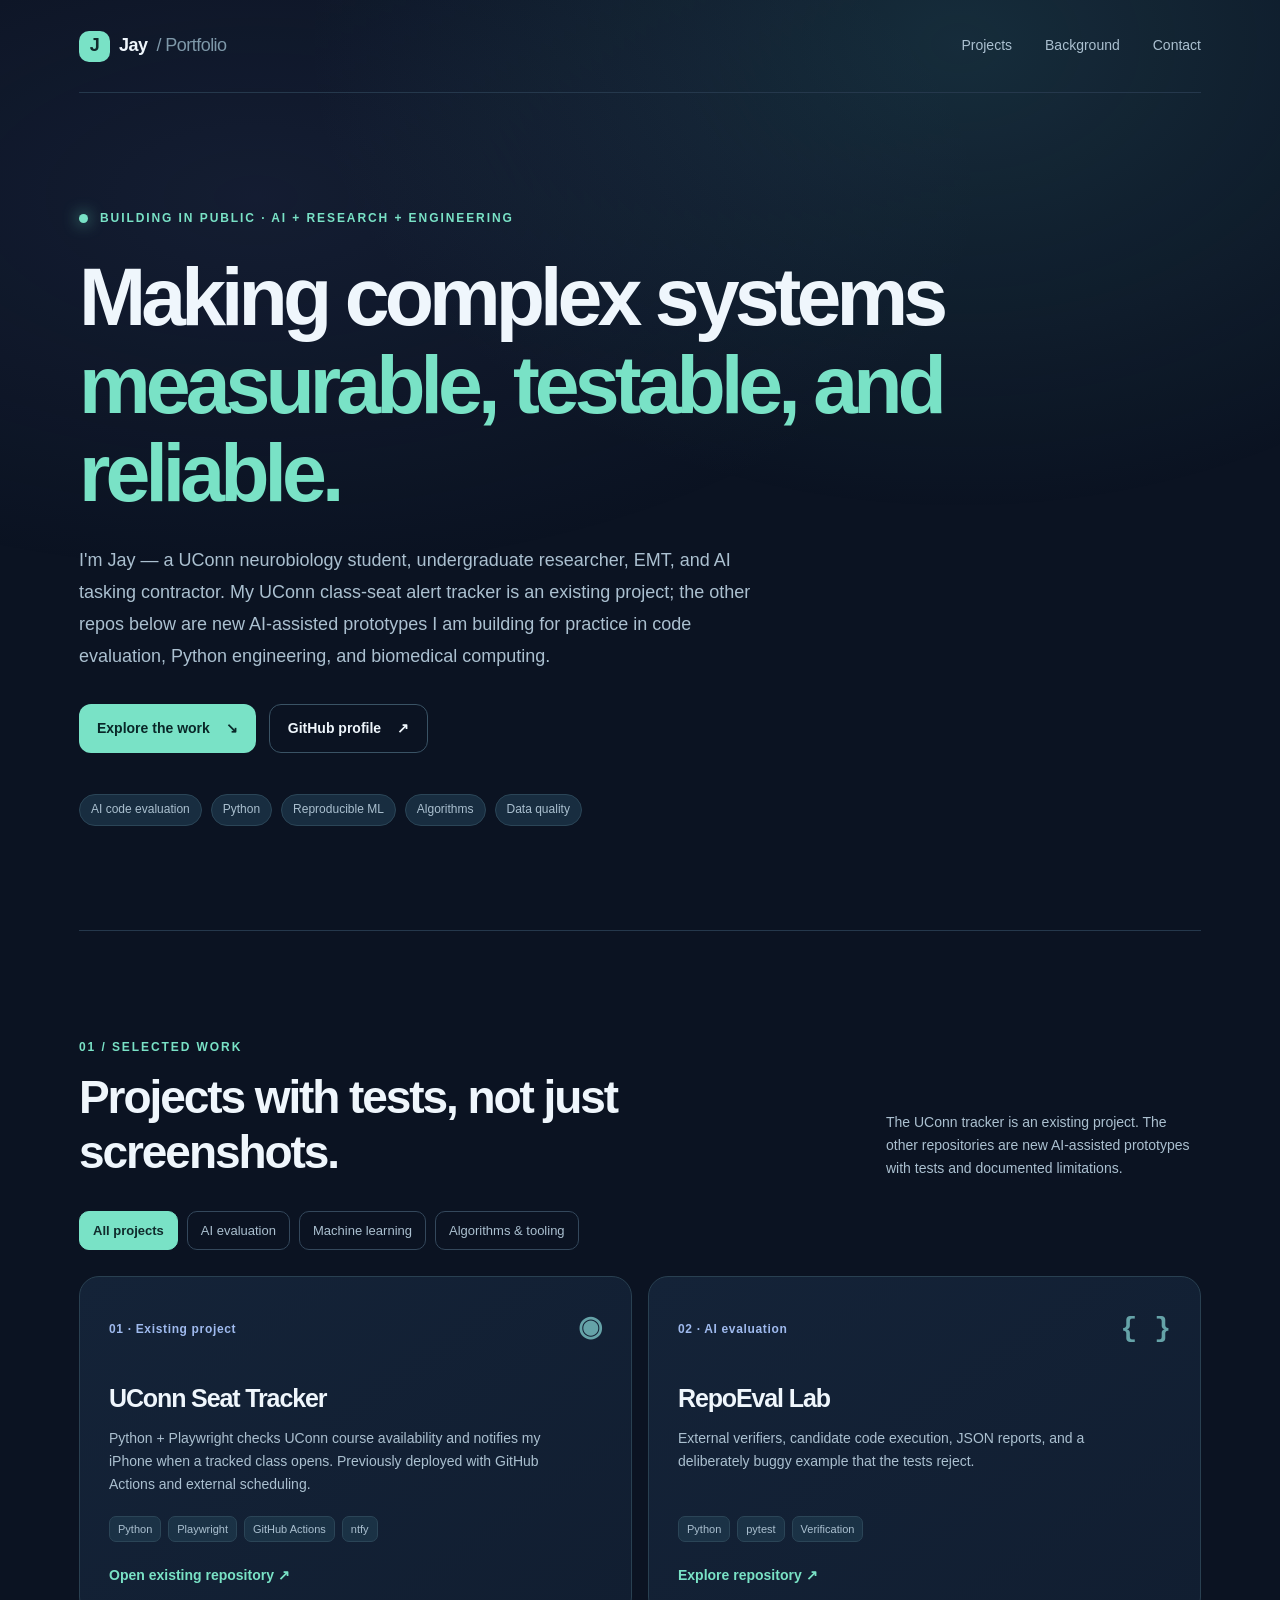
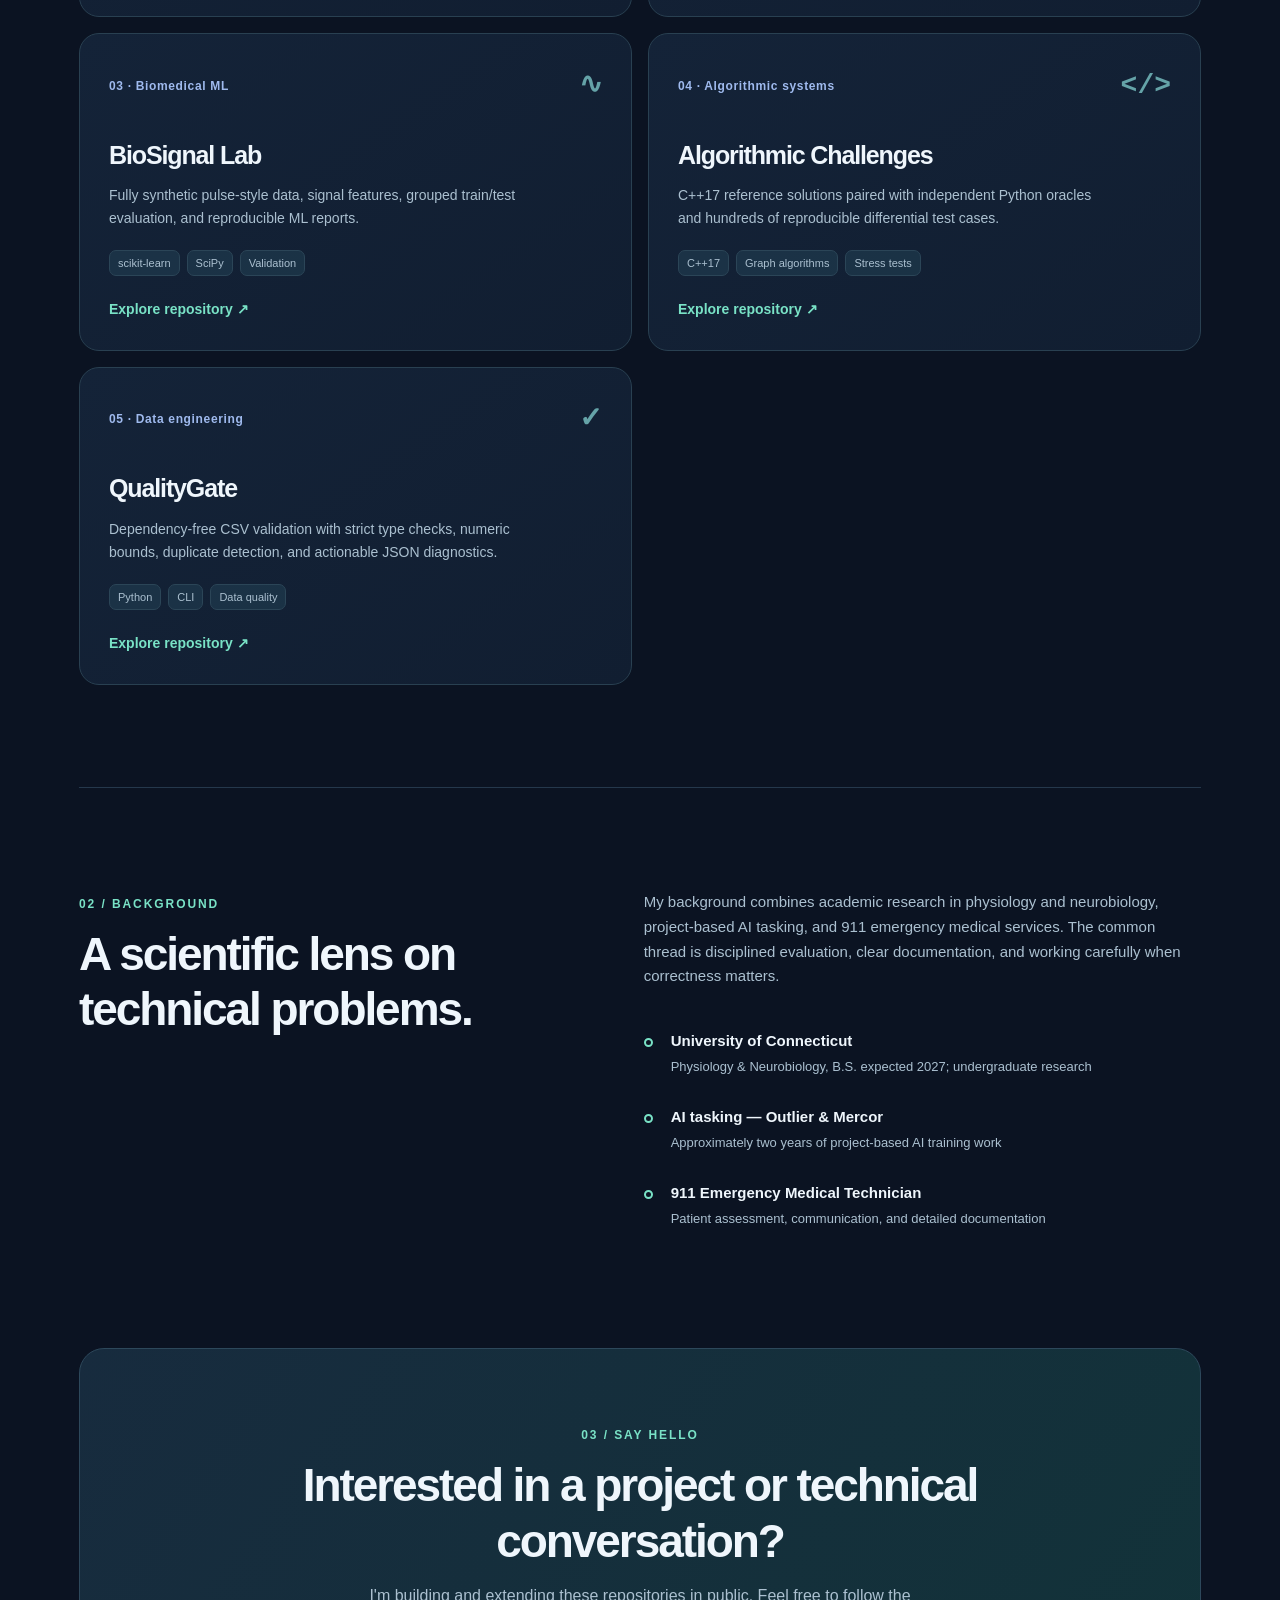
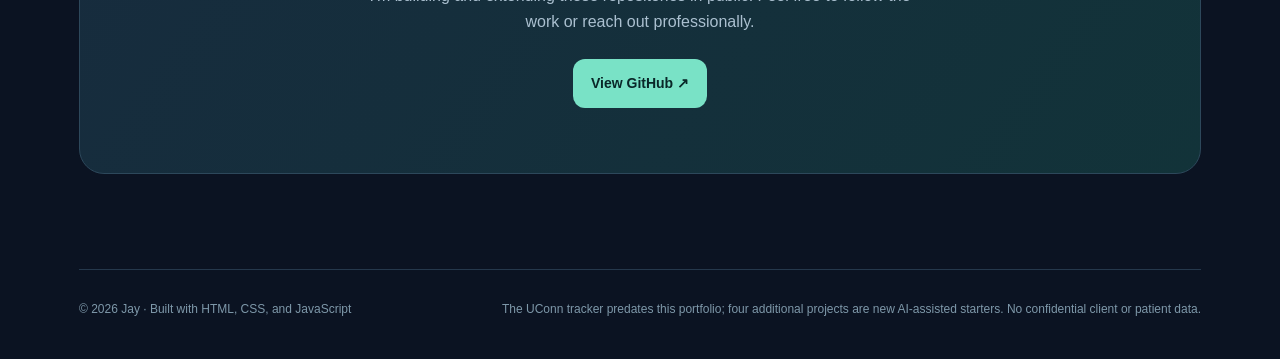
==== index.html @ 9166f9bf "Publish responsive portfolio website and assets" ====
<!doctype html>
<html lang="en">
<head>
  <meta charset="utf-8">
  <meta name="viewport" content="width=device-width, initial-scale=1">
  <meta name="description" content="Jay's technical portfolio: AI evaluation, Python tooling, biomedical machine learning, algorithms, and software quality.">
  <meta name="theme-color" content="#0b1322">
  <title>Jay — AI Evaluation & Scientific Computing</title>
  <link rel="stylesheet" href="styles.css">
</head>
<body>
  <a class="skip-link" href="#projects">Skip to projects</a>
  <div class="page-glow" aria-hidden="true"></div>
  <div class="shell">
    <nav class="top-nav" aria-label="Primary navigation">
      <a class="brand" href="#home"><span class="brand-mark">J</span> Jay <span class="muted">/ Portfolio</span></a>
      <div class="nav-links">
        <a href="#projects">Projects</a>
        <a href="#background">Background</a>
        <a href="#contact">Contact</a>
      </div>
    </nav>
    <header class="hero" id="home">
      <div class="eyebrow"><span class="status-dot"></span> Building in public · AI + research + engineering</div>
      <h1>Making complex systems <span class="accent">measurable, testable, and reliable.</span></h1>
      <p class="hero-copy">I'm Jay — a UConn neurobiology student, undergraduate researcher, EMT, and AI tasking contractor. My UConn class-seat alert tracker is an existing project; the other repos below are new AI-assisted prototypes I am building for practice in code evaluation, Python engineering, and biomedical computing.</p>
      <div class="cta-group">
        <a class="button primary" href="#projects">Explore the work <span aria-hidden="true">↘</span></a>
        <a class="button subtle" id="github-profile-link" href="https://github.com/jaykrukar">GitHub profile <span aria-hidden="true">↗</span></a>
      </div>
      <div class="capabilities" aria-label="Areas of interest">
        <span>AI code evaluation</span><span>Python</span><span>Reproducible ML</span><span>Algorithms</span><span>Data quality</span>
      </div>
    </header>
    <main>
      <section id="projects" class="section">
        <div class="section-heading"><div><p class="overline">01 / Selected work</p><h2>Projects with tests, not just screenshots.</h2></div><p class="small-intro">The UConn tracker is an existing project. The other repositories are new AI-assisted prototypes with tests and documented limitations.</p></div>
        <div class="filters" role="group" aria-label="Filter projects">
          <button class="filter active" data-filter="all" aria-pressed="true">All projects</button>
          <button class="filter" data-filter="ai" aria-pressed="false">AI evaluation</button>
          <button class="filter" data-filter="ml" aria-pressed="false">Machine learning</button>
          <button class="filter" data-filter="systems" aria-pressed="false">Algorithms & tooling</button>
        </div>
        <div class="project-grid">
          <article class="project-card" data-tags="systems ai">
            <div class="card-top"><span class="pill">01 · Existing project</span><span class="card-symbol">◉</span></div>
            <h3>UConn Seat Tracker</h3><p>Python + Playwright checks UConn course availability and notifies my iPhone when a tracked class opens. Previously deployed with GitHub Actions and external scheduling.</p>
            <div class="tags"><span>Python</span><span>Playwright</span><span>GitHub Actions</span><span>ntfy</span></div>
            <a class="repo-link" href="https://github.com/jaykrukar/pnb-3253w-alert">Open existing repository ↗</a>
          </article>
          <article class="project-card" data-tags="ai systems">
            <div class="card-top"><span class="pill">02 · AI evaluation</span><span class="card-symbol">{ }</span></div>
            <h3>RepoEval Lab</h3><p>External verifiers, candidate code execution, JSON reports, and a deliberately buggy example that the tests reject.</p>
            <div class="tags"><span>Python</span><span>pytest</span><span>Verification</span></div>
            <a class="repo-link" href="https://github.com/jaykrukar/repoeval-lab">Explore repository ↗</a>
          </article>
          <article class="project-card" data-tags="ml">
            <div class="card-top"><span class="pill">03 · Biomedical ML</span><span class="card-symbol">∿</span></div>
            <h3>BioSignal Lab</h3><p>Fully synthetic pulse-style data, signal features, grouped train/test evaluation, and reproducible ML reports.</p>
            <div class="tags"><span>scikit-learn</span><span>SciPy</span><span>Validation</span></div>
            <a class="repo-link" href="https://github.com/jaykrukar/biosignal-lab">Explore repository ↗</a>
          </article>
          <article class="project-card" data-tags="systems ai">
            <div class="card-top"><span class="pill">04 · Algorithmic systems</span><span class="card-symbol">&lt;/&gt;</span></div>
            <h3>Algorithmic Challenges</h3><p>C++17 reference solutions paired with independent Python oracles and hundreds of reproducible differential test cases.</p>
            <div class="tags"><span>C++17</span><span>Graph algorithms</span><span>Stress tests</span></div>
            <a class="repo-link" href="https://github.com/jaykrukar/algorithmic-challenges">Explore repository ↗</a>
          </article>
          <article class="project-card" data-tags="systems ml">
            <div class="card-top"><span class="pill">05 · Data engineering</span><span class="card-symbol">✓</span></div>
            <h3>QualityGate</h3><p>Dependency-free CSV validation with strict type checks, numeric bounds, duplicate detection, and actionable JSON diagnostics.</p>
            <div class="tags"><span>Python</span><span>CLI</span><span>Data quality</span></div>
            <a class="repo-link" href="https://github.com/jaykrukar/data-quality-cli">Explore repository ↗</a>
          </article>
        </div>
      </section>
      <section id="background" class="section split-section">
        <div><p class="overline">02 / Background</p><h2>A scientific lens on technical problems.</h2></div>
        <div class="background-copy"><p>My background combines academic research in physiology and neurobiology, project-based AI tasking, and 911 emergency medical services. The common thread is disciplined evaluation, clear documentation, and working carefully when correctness matters.</p>
          <ul class="timeline">
            <li><span class="timeline-marker"></span><div><strong>University of Connecticut</strong><small>Physiology & Neurobiology, B.S. expected 2027; undergraduate research</small></div></li>
            <li><span class="timeline-marker"></span><div><strong>AI tasking — Outlier & Mercor</strong><small>Approximately two years of project-based AI training work</small></div></li>
            <li><span class="timeline-marker"></span><div><strong>911 Emergency Medical Technician</strong><small>Patient assessment, communication, and detailed documentation</small></div></li>
          </ul>
        </div>
      </section>
      <section id="contact" class="contact-section"><p class="overline">03 / Say hello</p><h2>Interested in a project or technical conversation?</h2><p>I'm building and extending these repositories in public. Feel free to follow the work or reach out professionally.</p><a class="button primary" href="https://github.com/jaykrukar">View GitHub ↗</a></section>
    </main>
    <footer><span>© <span id="year">2026</span> Jay · Built with HTML, CSS, and JavaScript</span><span>The UConn tracker predates this portfolio; four additional projects are new AI-assisted starters. No confidential client or patient data.</span></footer>
  </div>
  <script src="app.js" defer></script>
</body>
</html>
---- styles.css ----
:root { color-scheme: dark; --bg:#0b1322; --panel:#111e31; --panel2:#142338; --text:#eff6fc; --muted:#abc0d0; --soft:#7e98a9; --line:#25384c; --accent:#79e2c6; --accent2:#9fbaee; --radius:20px; }
* { box-sizing: border-box; }
html { scroll-behavior: smooth; }
body { margin:0; min-height:100vh; background:var(--bg); color:var(--text); font: 16px/1.65 -apple-system,BlinkMacSystemFont,"Segoe UI",Inter,Arial,sans-serif; }
a { color:inherit; text-decoration:none; }
a:focus-visible,button:focus-visible { outline:3px solid var(--accent); outline-offset:4px; }
.page-glow { position:fixed; inset:0 0 auto; height:730px; background:radial-gradient(ellipse at 75% 6%, rgba(63,136,149,.22), transparent 48%),radial-gradient(ellipse at 20% 27%, rgba(65,80,131,.17), transparent 50%); z-index:-1; pointer-events:none; }
.shell { max-width:1190px; margin:auto; padding:0 34px; }
.skip-link { position:absolute; top:-60px; left:14px; z-index:10; background:white; color:#111; padding:10px; }
.skip-link:focus { top:12px; }
.top-nav { min-height:93px; display:flex; justify-content:space-between; align-items:center; border-bottom:1px solid var(--line); }
.brand { display:flex; align-items:center; gap:9px; font-size:18px; font-weight:700; letter-spacing:-.03em; }
.brand-mark { height:31px; width:31px; display:inline-flex; align-items:center; justify-content:center; border-radius:10px; background:var(--accent); color:#102b2c; font-weight:850; }
.brand .muted { color:var(--soft); font-weight:400; }
.nav-links { display:flex; gap:33px; font-size:14px; color:var(--muted); }
.nav-links a:hover,.repo-link:hover { color:var(--accent); }
.hero { padding:116px 0 104px; max-width:970px; }
.eyebrow,.overline { text-transform:uppercase; font-size:12px; letter-spacing:.16em; color:var(--accent); font-weight:750; }
.eyebrow { display:flex; align-items:center; gap:12px; }
.status-dot { width:9px; height:9px; background:var(--accent); border-radius:100%; box-shadow:0 0 16px #62ccb2; }
h1 { max-width:960px; font-size:clamp(43px,6.3vw,84px); line-height:1.09; letter-spacing:-.061em; margin:25px 0 28px; font-weight:800; }
h1 .accent { color:var(--accent); }
.hero-copy { max-width:700px; color:var(--muted); font-size:18px; line-height:1.77; }
.cta-group { display:flex; gap:13px; flex-wrap:wrap; margin:31px 0 41px; }
.button { padding:12px 18px; min-height:49px; border-radius:12px; font-weight:730; display:inline-flex; align-items:center; gap:16px; font-size:14px; }
.primary { background:var(--accent); color:#092728; }
.primary:hover { background:#aeffe4; }
.subtle { border:1px solid #3a5365; color:var(--text); }
.subtle:hover { background:#17273b; }
.capabilities { display:flex; gap:9px; flex-wrap:wrap; }
.capabilities span,.tags span { color:var(--muted); font-size:12px; padding:5px 11px; background:rgba(31,58,77,.7); border:1px solid #2b4557; border-radius:100px; }
.section { border-top:1px solid var(--line); padding:95px 0 102px; }
.section-heading { display:flex; justify-content:space-between; align-items:end; gap:42px; margin-bottom:31px; }
h2 { font-size:clamp(29px,4vw,46px); line-height:1.2; letter-spacing:-.045em; font-weight:760; margin:10px 0 0; }
.small-intro { max-width:315px; color:var(--muted); font-size:14px; margin:0; }
.filters { display:flex; flex-wrap:wrap; gap:9px; margin-bottom:26px; }
.filter { font:inherit; font-size:13px; border-radius:10px; padding:8px 13px; background:transparent; color:var(--muted); border:1px solid #34485c; cursor:pointer; }
.filter.active { background:var(--accent); color:#102b2c; border-color:var(--accent); font-weight:730; }
.project-grid { display:grid; grid-template-columns:repeat(2,minmax(0,1fr)); gap:16px; }
.project-card { min-height:310px; display:flex; flex-direction:column; border:1px solid #294051; border-radius:var(--radius); background:linear-gradient(145deg,var(--panel2),var(--panel)); padding:29px; transition:transform .2s,border-color .2s; }
.project-card:hover { transform:translateY(-3px); border-color:#5b998c; }
.project-card[hidden] { display:none; }
.card-top { display:flex; justify-content:space-between; align-items:center; }
.pill { color:var(--accent2); font-size:12px; font-weight:740; letter-spacing:.055em; }
.card-symbol { font-size:28px; color:#65a3a8; font-family:ui-monospace,monospace; font-weight:600; }
h3 { font-size:25px; letter-spacing:-.045em; margin:25px 0 8px; }
.project-card p { color:var(--muted); font-size:14px; margin:0 0 20px; max-width:440px; }
.tags { display:flex; flex-wrap:wrap; gap:7px; margin-top:auto; margin-bottom:22px; }
.tags span { padding:3px 8px; font-size:11px; border-radius:7px; }
.repo-link { color:var(--accent); font-size:14px; font-weight:730; }
.split-section { display:grid; grid-template-columns:1fr 1.15fr; gap:80px; }
.background-copy { color:var(--muted); font-size:15px; }
.background-copy > p { margin-top:7px; }
.timeline { list-style:none; padding:0; margin:28px 0 0; }
.timeline li { display:flex; gap:18px; padding:12px 0 16px; }
.timeline-marker { flex:0 0 auto; margin-top:9px; width:9px; height:9px; border:2px solid var(--accent); border-radius:50%; }
.timeline strong { display:block; color:var(--text); font-size:15px; }
.timeline small { display:block; color:var(--muted); font-size:13px; margin-top:2px; }
.contact-section { text-align:center; border:1px solid #2d485b; border-radius:25px; background:linear-gradient(125deg,#172b3e,#123339); padding:65px 25px; margin:0 0 95px; }
.contact-section h2 { margin:13px auto 11px; max-width:700px; }
.contact-section p:not(.overline) { color:var(--muted); max-width:570px; margin:14px auto 23px; }
footer { border-top:1px solid var(--line); padding:30px 0 40px; display:flex; justify-content:space-between; gap:25px; color:var(--soft); font-size:12px; }
@media(max-width:800px) { .shell{padding:0 21px} .hero{padding:80px 0} .project-grid,.split-section{grid-template-columns:1fr;gap:14px} .split-section{gap:20px} .section{padding:68px 0} .section-heading{display:block} .small-intro{margin-top:17px} footer{flex-direction:column;gap:8px;} }
@media(max-width:540px) { .nav-links{gap:14px;font-size:12px} .brand .muted{display:none} h1{font-size:42px} .hero-copy{font-size:16px} .project-card{padding:22px} .contact-section{padding:45px 20px} }
@media(prefers-reduced-motion:reduce) { html{scroll-behavior:auto} .project-card{transition:none} }
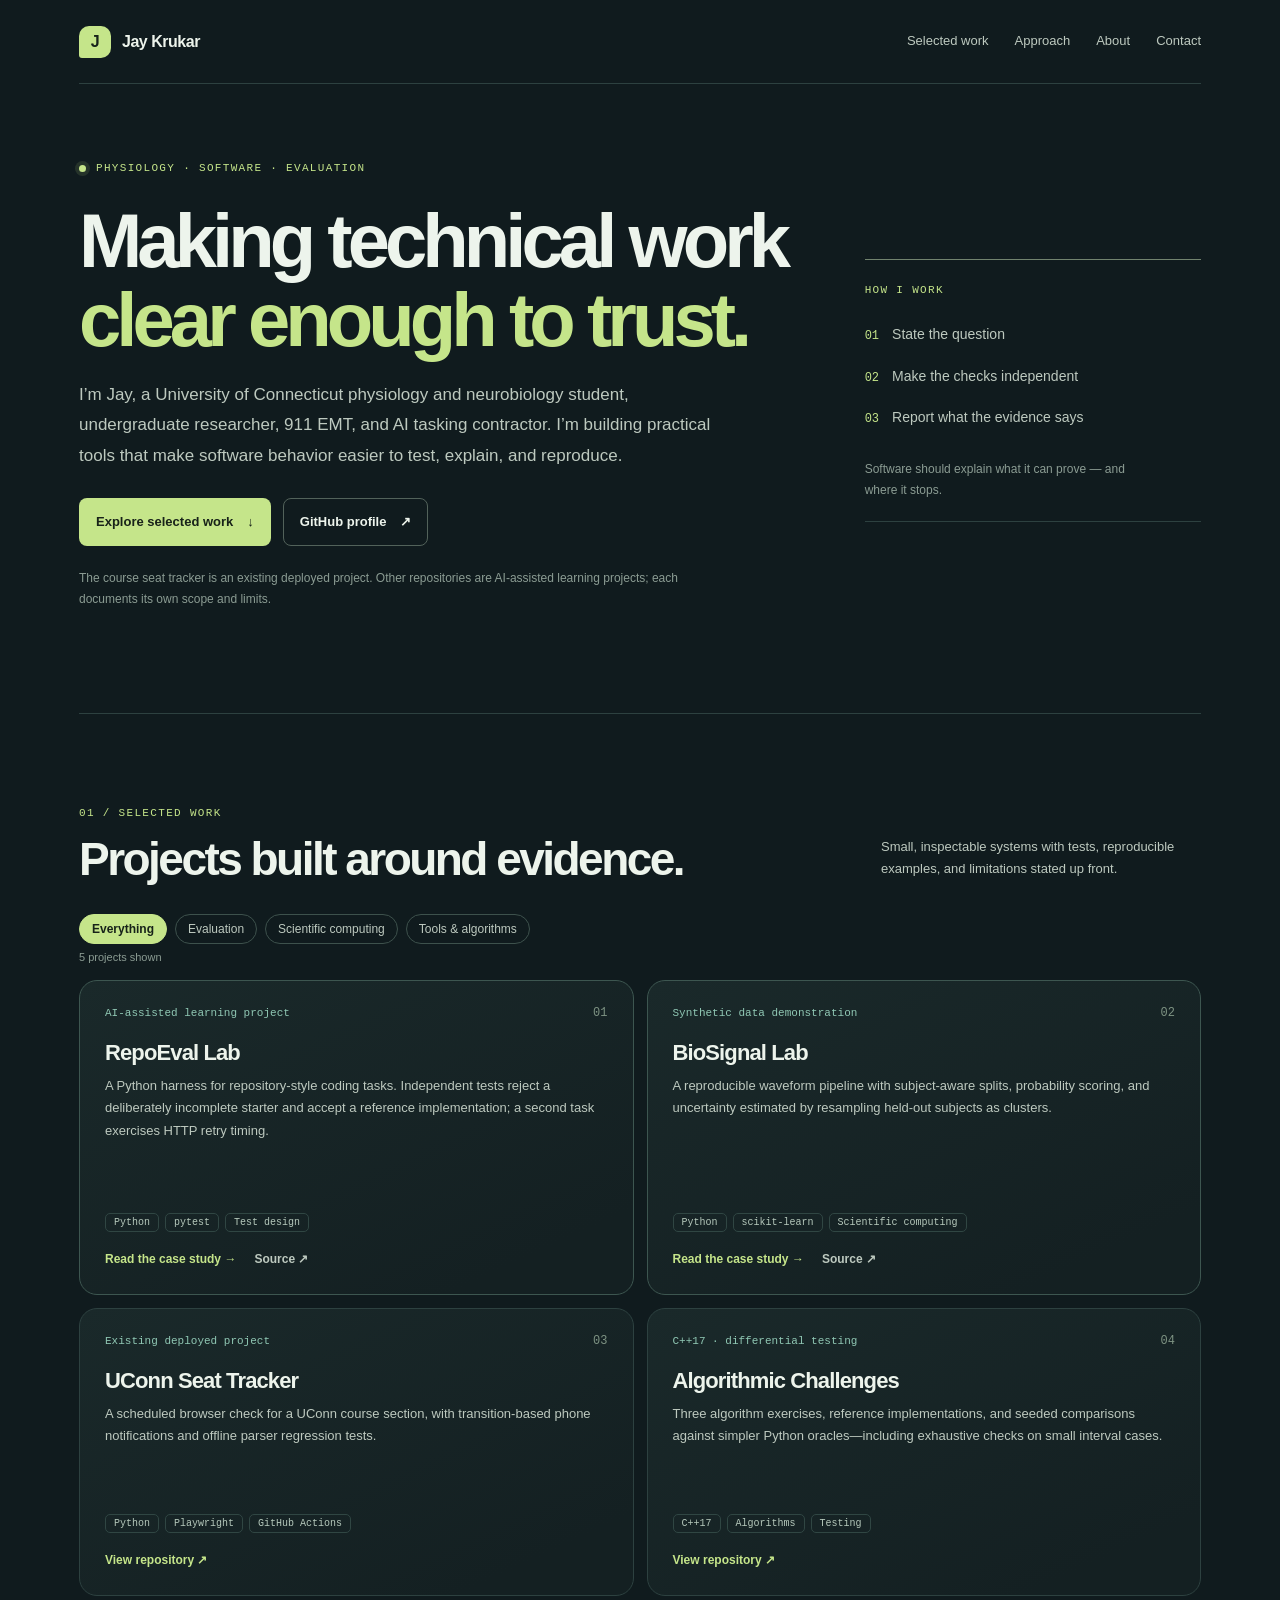
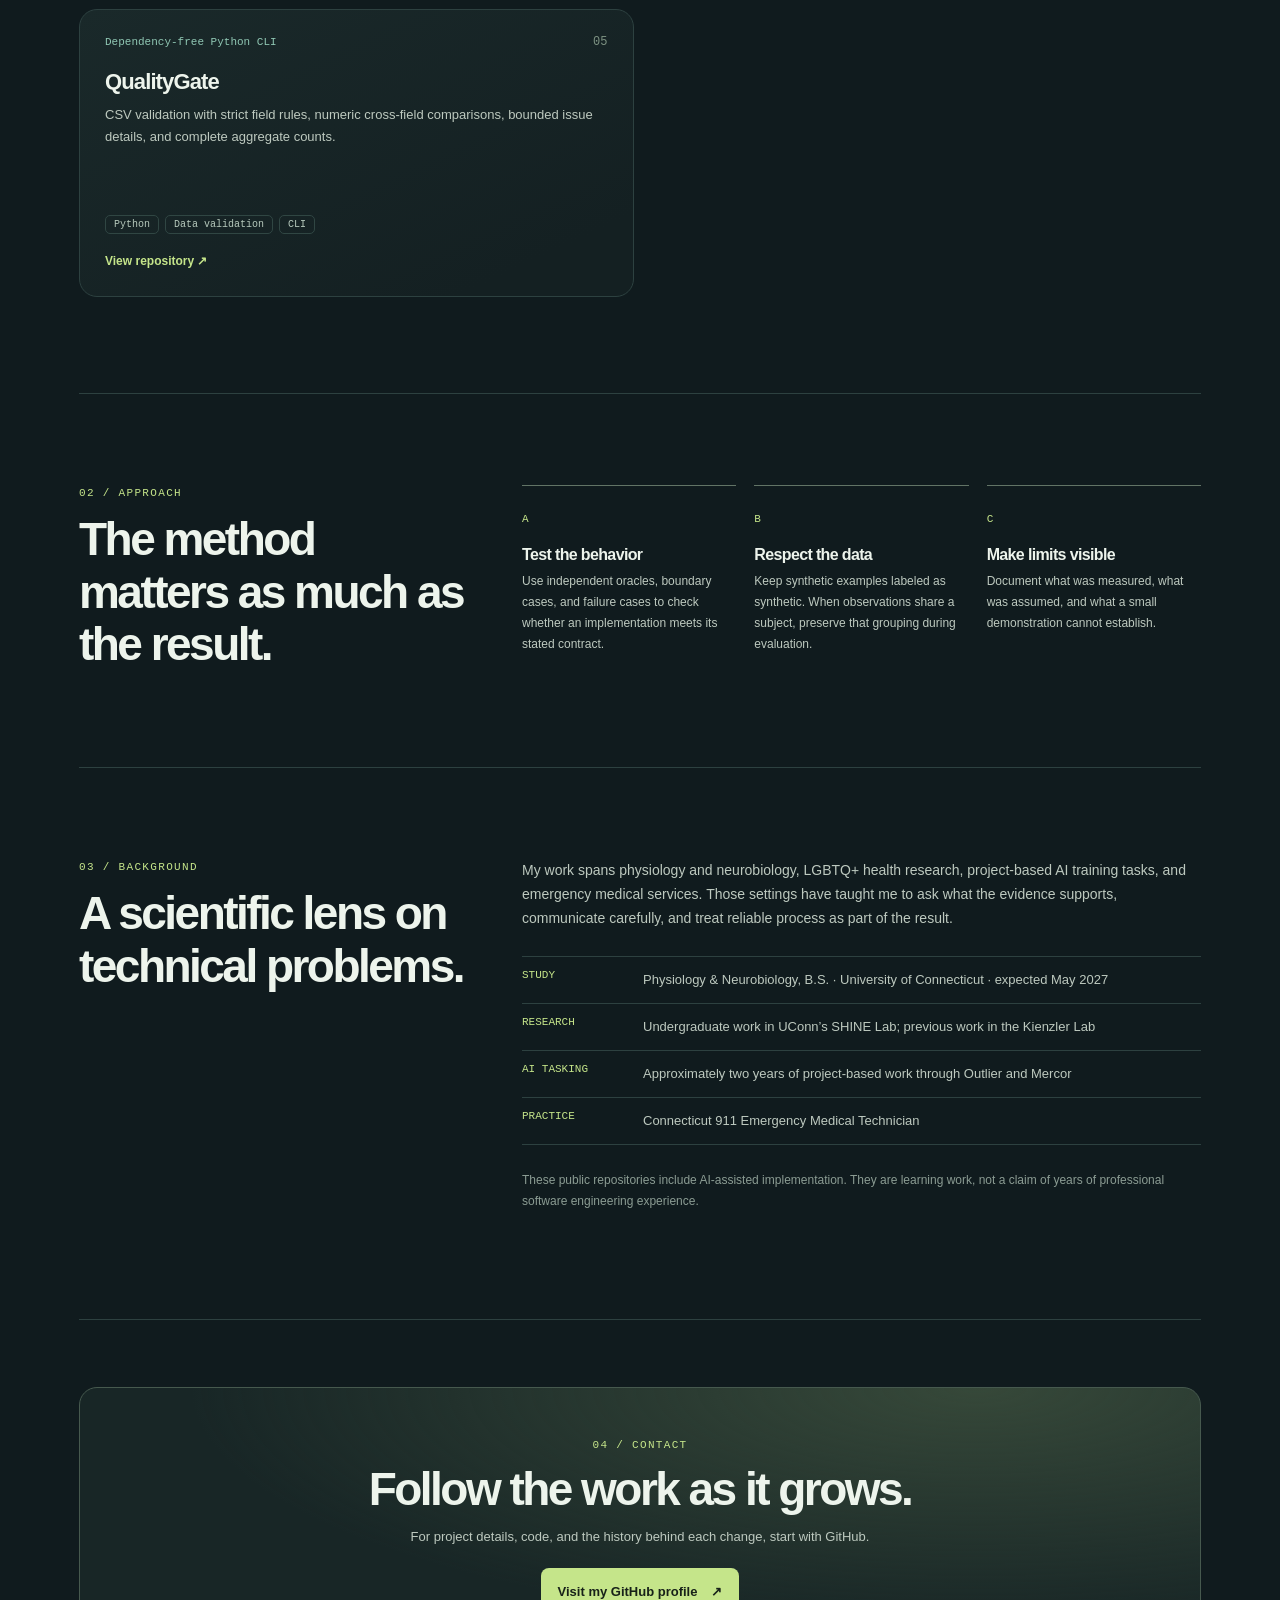
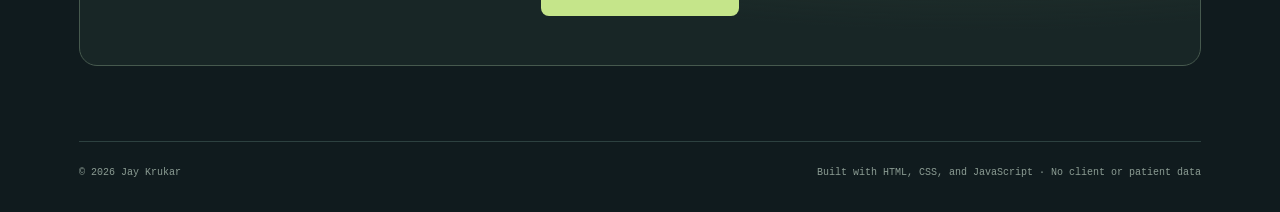
==== commit e74987b8: "Add technical case studies and portfolio refinements" ====
--- a/index.html
+++ b/index.html
@@ -3,90 +3,135 @@
 <head>
   <meta charset="utf-8">
   <meta name="viewport" content="width=device-width, initial-scale=1">
-  <meta name="description" content="Jay's technical portfolio: AI evaluation, Python tooling, biomedical machine learning, algorithms, and software quality.">
-  <meta name="theme-color" content="#0b1322">
-  <title>Jay — AI Evaluation & Scientific Computing</title>
+  <meta name="description" content="Jay Krukar's portfolio in software evaluation, scientific computing, biomedical data, and reliable Python tools.">
+  <meta name="theme-color" content="#101b1e">
+  <meta property="og:type" content="website">
+  <meta property="og:title" content="Jay Krukar — Technical Portfolio">
+  <meta property="og:description" content="A scientific lens on software evaluation, data, and reliable tools.">
+  <meta property="og:url" content="https://jaykrukar.github.io/portfolio-site/">
+  <meta name="twitter:card" content="summary">
+  <title>Jay Krukar — Technical Portfolio</title>
+  <link rel="icon" href="favicon.svg" type="image/svg+xml">
+  <link rel="canonical" href="https://jaykrukar.github.io/portfolio-site/">
   <link rel="stylesheet" href="styles.css">
 </head>
 <body>
-  <a class="skip-link" href="#projects">Skip to projects</a>
-  <div class="page-glow" aria-hidden="true"></div>
+  <a class="skip-link" href="#main">Skip to content</a>
   <div class="shell">
     <nav class="top-nav" aria-label="Primary navigation">
-      <a class="brand" href="#home"><span class="brand-mark">J</span> Jay <span class="muted">/ Portfolio</span></a>
+      <a class="brand" href="#home" aria-label="Jay Krukar, home"><span class="brand-mark" aria-hidden="true">J</span><span>Jay Krukar</span></a>
       <div class="nav-links">
-        <a href="#projects">Projects</a>
-        <a href="#background">Background</a>
+        <a href="#work">Selected work</a>
+        <a href="#approach">Approach</a>
+        <a href="#about">About</a>
         <a href="#contact">Contact</a>
       </div>
     </nav>
+
     <header class="hero" id="home">
-      <div class="eyebrow"><span class="status-dot"></span> Building in public · AI + research + engineering</div>
-      <h1>Making complex systems <span class="accent">measurable, testable, and reliable.</span></h1>
-      <p class="hero-copy">I'm Jay — a UConn neurobiology student, undergraduate researcher, EMT, and AI tasking contractor. My UConn class-seat alert tracker is an existing project; the other repos below are new AI-assisted prototypes I am building for practice in code evaluation, Python engineering, and biomedical computing.</p>
-      <div class="cta-group">
-        <a class="button primary" href="#projects">Explore the work <span aria-hidden="true">↘</span></a>
-        <a class="button subtle" id="github-profile-link" href="https://github.com/jaykrukar">GitHub profile <span aria-hidden="true">↗</span></a>
+      <div class="hero-copy">
+        <p class="eyebrow"><span class="status-dot" aria-hidden="true"></span> Physiology · software · evaluation</p>
+        <h1>Making technical work <em>clear enough to trust.</em></h1>
+        <p class="lede">I’m Jay, a University of Connecticut physiology and neurobiology student, undergraduate researcher, 911 EMT, and AI tasking contractor. I’m building practical tools that make software behavior easier to test, explain, and reproduce.</p>
+        <div class="cta-group">
+          <a class="button primary" href="#work">Explore selected work <span aria-hidden="true">↓</span></a>
+          <a class="button secondary" href="https://github.com/jaykrukar">GitHub profile <span aria-hidden="true">↗</span></a>
+        </div>
+        <p class="provenance-note">The course seat tracker is an existing deployed project. Other repositories are AI-assisted learning projects; each documents its own scope and limits.</p>
       </div>
-      <div class="capabilities" aria-label="Areas of interest">
-        <span>AI code evaluation</span><span>Python</span><span>Reproducible ML</span><span>Algorithms</span><span>Data quality</span>
-      </div>
+      <aside class="hero-note" aria-label="Working principles">
+        <p class="mono-label">HOW I WORK</p>
+        <ol>
+          <li><span>01</span> State the question</li>
+          <li><span>02</span> Make the checks independent</li>
+          <li><span>03</span> Report what the evidence says</li>
+        </ol>
+        <p class="hero-note-foot">Software should explain what it can prove — and where it stops.</p>
+      </aside>
     </header>
-    <main>
-      <section id="projects" class="section">
-        <div class="section-heading"><div><p class="overline">01 / Selected work</p><h2>Projects with tests, not just screenshots.</h2></div><p class="small-intro">The UConn tracker is an existing project. The other repositories are new AI-assisted prototypes with tests and documented limitations.</p></div>
+
+    <main id="main">
+      <section id="work" class="section work-section" aria-labelledby="work-title">
+        <div class="section-heading">
+          <div><p class="overline">01 / Selected work</p><h2 id="work-title">Projects built around evidence.</h2></div>
+          <p class="small-intro">Small, inspectable systems with tests, reproducible examples, and limitations stated up front.</p>
+        </div>
         <div class="filters" role="group" aria-label="Filter projects">
-          <button class="filter active" data-filter="all" aria-pressed="true">All projects</button>
-          <button class="filter" data-filter="ai" aria-pressed="false">AI evaluation</button>
-          <button class="filter" data-filter="ml" aria-pressed="false">Machine learning</button>
-          <button class="filter" data-filter="systems" aria-pressed="false">Algorithms & tooling</button>
+          <button class="filter active" type="button" data-filter="all" aria-pressed="true">Everything</button>
+          <button class="filter" type="button" data-filter="evaluation" aria-pressed="false">Evaluation</button>
+          <button class="filter" type="button" data-filter="science" aria-pressed="false">Scientific computing</button>
+          <button class="filter" type="button" data-filter="tools" aria-pressed="false">Tools & algorithms</button>
         </div>
+        <p class="filter-status" id="filter-status" aria-live="polite"></p>
         <div class="project-grid">
-          <article class="project-card" data-tags="systems ai">
-            <div class="card-top"><span class="pill">01 · Existing project</span><span class="card-symbol">◉</span></div>
-            <h3>UConn Seat Tracker</h3><p>Python + Playwright checks UConn course availability and notifies my iPhone when a tracked class opens. Previously deployed with GitHub Actions and external scheduling.</p>
-            <div class="tags"><span>Python</span><span>Playwright</span><span>GitHub Actions</span><span>ntfy</span></div>
-            <a class="repo-link" href="https://github.com/jaykrukar/pnb-3253w-alert">Open existing repository ↗</a>
+          <article class="project-card featured" data-tags="evaluation tools">
+            <div class="card-top"><span class="pill">AI-assisted learning project</span><span class="card-index">01</span></div>
+            <h3>RepoEval Lab</h3>
+            <p>A Python harness for repository-style coding tasks. Independent tests reject a deliberately incomplete starter and accept a reference implementation; a second task exercises HTTP retry timing.</p>
+            <div class="tags"><span>Python</span><span>pytest</span><span>Test design</span></div>
+            <div class="card-links"><a class="repo-link" href="case-study-repoeval.html">Read the case study <span aria-hidden="true">→</span></a><a class="text-link" href="https://github.com/jaykrukar/repoeval-lab">Source <span aria-hidden="true">↗</span></a></div>
           </article>
-          <article class="project-card" data-tags="ai systems">
-            <div class="card-top"><span class="pill">02 · AI evaluation</span><span class="card-symbol">{ }</span></div>
-            <h3>RepoEval Lab</h3><p>External verifiers, candidate code execution, JSON reports, and a deliberately buggy example that the tests reject.</p>
-            <div class="tags"><span>Python</span><span>pytest</span><span>Verification</span></div>
-            <a class="repo-link" href="https://github.com/jaykrukar/repoeval-lab">Explore repository ↗</a>
+          <article class="project-card featured" data-tags="science evaluation">
+            <div class="card-top"><span class="pill">Synthetic data demonstration</span><span class="card-index">02</span></div>
+            <h3>BioSignal Lab</h3>
+            <p>A reproducible waveform pipeline with subject-aware splits, probability scoring, and uncertainty estimated by resampling held-out subjects as clusters.</p>
+            <div class="tags"><span>Python</span><span>scikit-learn</span><span>Scientific computing</span></div>
+            <div class="card-links"><a class="repo-link" href="case-study-biosignal.html">Read the case study <span aria-hidden="true">→</span></a><a class="text-link" href="https://github.com/jaykrukar/biosignal-lab">Source <span aria-hidden="true">↗</span></a></div>
           </article>
-          <article class="project-card" data-tags="ml">
-            <div class="card-top"><span class="pill">03 · Biomedical ML</span><span class="card-symbol">∿</span></div>
-            <h3>BioSignal Lab</h3><p>Fully synthetic pulse-style data, signal features, grouped train/test evaluation, and reproducible ML reports.</p>
-            <div class="tags"><span>scikit-learn</span><span>SciPy</span><span>Validation</span></div>
-            <a class="repo-link" href="https://github.com/jaykrukar/biosignal-lab">Explore repository ↗</a>
+          <article class="project-card" data-tags="tools evaluation">
+            <div class="card-top"><span class="pill">Existing deployed project</span><span class="card-index">03</span></div>
+            <h3>UConn Seat Tracker</h3>
+            <p>A scheduled browser check for a UConn course section, with transition-based phone notifications and offline parser regression tests.</p>
+            <div class="tags"><span>Python</span><span>Playwright</span><span>GitHub Actions</span></div>
+            <a class="repo-link" href="https://github.com/jaykrukar/pnb-3253w-alert">View repository <span aria-hidden="true">↗</span></a>
           </article>
-          <article class="project-card" data-tags="systems ai">
-            <div class="card-top"><span class="pill">04 · Algorithmic systems</span><span class="card-symbol">&lt;/&gt;</span></div>
-            <h3>Algorithmic Challenges</h3><p>C++17 reference solutions paired with independent Python oracles and hundreds of reproducible differential test cases.</p>
-            <div class="tags"><span>C++17</span><span>Graph algorithms</span><span>Stress tests</span></div>
-            <a class="repo-link" href="https://github.com/jaykrukar/algorithmic-challenges">Explore repository ↗</a>
+          <article class="project-card" data-tags="tools">
+            <div class="card-top"><span class="pill">C++17 · differential testing</span><span class="card-index">04</span></div>
+            <h3>Algorithmic Challenges</h3>
+            <p>Three algorithm exercises, reference implementations, and seeded comparisons against simpler Python oracles—including exhaustive checks on small interval cases.</p>
+            <div class="tags"><span>C++17</span><span>Algorithms</span><span>Testing</span></div>
+            <a class="repo-link" href="https://github.com/jaykrukar/algorithmic-challenges">View repository <span aria-hidden="true">↗</span></a>
           </article>
-          <article class="project-card" data-tags="systems ml">
-            <div class="card-top"><span class="pill">05 · Data engineering</span><span class="card-symbol">✓</span></div>
-            <h3>QualityGate</h3><p>Dependency-free CSV validation with strict type checks, numeric bounds, duplicate detection, and actionable JSON diagnostics.</p>
-            <div class="tags"><span>Python</span><span>CLI</span><span>Data quality</span></div>
-            <a class="repo-link" href="https://github.com/jaykrukar/data-quality-cli">Explore repository ↗</a>
+          <article class="project-card" data-tags="tools science">
+            <div class="card-top"><span class="pill">Dependency-free Python CLI</span><span class="card-index">05</span></div>
+            <h3>QualityGate</h3>
+            <p>CSV validation with strict field rules, numeric cross-field comparisons, bounded issue details, and complete aggregate counts.</p>
+            <div class="tags"><span>Python</span><span>Data validation</span><span>CLI</span></div>
+            <a class="repo-link" href="https://github.com/jaykrukar/data-quality-cli">View repository <span aria-hidden="true">↗</span></a>
           </article>
         </div>
       </section>
-      <section id="background" class="section split-section">
-        <div><p class="overline">02 / Background</p><h2>A scientific lens on technical problems.</h2></div>
-        <div class="background-copy"><p>My background combines academic research in physiology and neurobiology, project-based AI tasking, and 911 emergency medical services. The common thread is disciplined evaluation, clear documentation, and working carefully when correctness matters.</p>
-          <ul class="timeline">
-            <li><span class="timeline-marker"></span><div><strong>University of Connecticut</strong><small>Physiology & Neurobiology, B.S. expected 2027; undergraduate research</small></div></li>
-            <li><span class="timeline-marker"></span><div><strong>AI tasking — Outlier & Mercor</strong><small>Approximately two years of project-based AI training work</small></div></li>
-            <li><span class="timeline-marker"></span><div><strong>911 Emergency Medical Technician</strong><small>Patient assessment, communication, and detailed documentation</small></div></li>
-          </ul>
+
+      <section id="approach" class="section approach-section" aria-labelledby="approach-title">
+        <div><p class="overline">02 / Approach</p><h2 id="approach-title">The method matters as much as the result.</h2></div>
+        <div class="approach-grid">
+          <article><span class="approach-number">A</span><h3>Test the behavior</h3><p>Use independent oracles, boundary cases, and failure cases to check whether an implementation meets its stated contract.</p></article>
+          <article><span class="approach-number">B</span><h3>Respect the data</h3><p>Keep synthetic examples labeled as synthetic. When observations share a subject, preserve that grouping during evaluation.</p></article>
+          <article><span class="approach-number">C</span><h3>Make limits visible</h3><p>Document what was measured, what was assumed, and what a small demonstration cannot establish.</p></article>
         </div>
       </section>
-      <section id="contact" class="contact-section"><p class="overline">03 / Say hello</p><h2>Interested in a project or technical conversation?</h2><p>I'm building and extending these repositories in public. Feel free to follow the work or reach out professionally.</p><a class="button primary" href="https://github.com/jaykrukar">View GitHub ↗</a></section>
+
+      <section id="about" class="section about-section" aria-labelledby="about-title">
+        <div><p class="overline">03 / Background</p><h2 id="about-title">A scientific lens on technical problems.</h2></div>
+        <div class="about-copy">
+          <p>My work spans physiology and neurobiology, LGBTQ+ health research, project-based AI training tasks, and emergency medical services. Those settings have taught me to ask what the evidence supports, communicate carefully, and treat reliable process as part of the result.</p>
+          <dl class="facts">
+            <div><dt>Study</dt><dd>Physiology & Neurobiology, B.S. · University of Connecticut · expected May 2027</dd></div>
+            <div><dt>Research</dt><dd>Undergraduate work in UConn’s SHINE Lab; previous work in the Kienzler Lab</dd></div>
+            <div><dt>AI tasking</dt><dd>Approximately two years of project-based work through Outlier and Mercor</dd></div>
+            <div><dt>Practice</dt><dd>Connecticut 911 Emergency Medical Technician</dd></div>
+          </dl>
+          <p class="provenance-note">These public repositories include AI-assisted implementation. They are learning work, not a claim of years of professional software engineering experience.</p>
+        </div>
+      </section>
+
+      <section id="contact" class="contact-section" aria-labelledby="contact-title">
+        <p class="overline">04 / Contact</p><h2 id="contact-title">Follow the work as it grows.</h2>
+        <p>For project details, code, and the history behind each change, start with GitHub.</p>
+        <a class="button primary" href="https://github.com/jaykrukar">Visit my GitHub profile <span aria-hidden="true">↗</span></a>
+      </section>
     </main>
-    <footer><span>© <span id="year">2026</span> Jay · Built with HTML, CSS, and JavaScript</span><span>The UConn tracker predates this portfolio; four additional projects are new AI-assisted starters. No confidential client or patient data.</span></footer>
+    <footer><span>© <span id="year">2026</span> Jay Krukar</span><span>Built with HTML, CSS, and JavaScript · No client or patient data</span></footer>
   </div>
   <script src="app.js" defer></script>
 </body>
--- a/styles.css
+++ b/styles.css
@@ -1,65 +1,171 @@
-:root { color-scheme: dark; --bg:#0b1322; --panel:#111e31; --panel2:#142338; --text:#eff6fc; --muted:#abc0d0; --soft:#7e98a9; --line:#25384c; --accent:#79e2c6; --accent2:#9fbaee; --radius:20px; }
+:root {
+  color-scheme: dark;
+  --bg: #101b1e;
+  --panel: #162528;
+  --panel-raised: #1a2d2e;
+  --text: #edf4ec;
+  --muted: #bdc9bf;
+  --soft: #8b9c93;
+  --line: #2d4140;
+  --accent: #c5e58a;
+  --accent-deep: #20351f;
+  --teal: #90c8b4;
+  --mono: 'SFMono-Regular', Consolas, 'Liberation Mono', monospace;
+  --sans: Inter, -apple-system, BlinkMacSystemFont, 'Segoe UI', sans-serif;
+  --display: 'Avenir Next', Avenir, var(--sans);
+  --radius: 18px;
+}
 * { box-sizing: border-box; }
-html { scroll-behavior: smooth; }
-body { margin:0; min-height:100vh; background:var(--bg); color:var(--text); font: 16px/1.65 -apple-system,BlinkMacSystemFont,"Segoe UI",Inter,Arial,sans-serif; }
-a { color:inherit; text-decoration:none; }
-a:focus-visible,button:focus-visible { outline:3px solid var(--accent); outline-offset:4px; }
-.page-glow { position:fixed; inset:0 0 auto; height:730px; background:radial-gradient(ellipse at 75% 6%, rgba(63,136,149,.22), transparent 48%),radial-gradient(ellipse at 20% 27%, rgba(65,80,131,.17), transparent 50%); z-index:-1; pointer-events:none; }
-.shell { max-width:1190px; margin:auto; padding:0 34px; }
-.skip-link { position:absolute; top:-60px; left:14px; z-index:10; background:white; color:#111; padding:10px; }
-.skip-link:focus { top:12px; }
-.top-nav { min-height:93px; display:flex; justify-content:space-between; align-items:center; border-bottom:1px solid var(--line); }
-.brand { display:flex; align-items:center; gap:9px; font-size:18px; font-weight:700; letter-spacing:-.03em; }
-.brand-mark { height:31px; width:31px; display:inline-flex; align-items:center; justify-content:center; border-radius:10px; background:var(--accent); color:#102b2c; font-weight:850; }
-.brand .muted { color:var(--soft); font-weight:400; }
-.nav-links { display:flex; gap:33px; font-size:14px; color:var(--muted); }
-.nav-links a:hover,.repo-link:hover { color:var(--accent); }
-.hero { padding:116px 0 104px; max-width:970px; }
-.eyebrow,.overline { text-transform:uppercase; font-size:12px; letter-spacing:.16em; color:var(--accent); font-weight:750; }
-.eyebrow { display:flex; align-items:center; gap:12px; }
-.status-dot { width:9px; height:9px; background:var(--accent); border-radius:100%; box-shadow:0 0 16px #62ccb2; }
-h1 { max-width:960px; font-size:clamp(43px,6.3vw,84px); line-height:1.09; letter-spacing:-.061em; margin:25px 0 28px; font-weight:800; }
-h1 .accent { color:var(--accent); }
-.hero-copy { max-width:700px; color:var(--muted); font-size:18px; line-height:1.77; }
-.cta-group { display:flex; gap:13px; flex-wrap:wrap; margin:31px 0 41px; }
-.button { padding:12px 18px; min-height:49px; border-radius:12px; font-weight:730; display:inline-flex; align-items:center; gap:16px; font-size:14px; }
-.primary { background:var(--accent); color:#092728; }
-.primary:hover { background:#aeffe4; }
-.subtle { border:1px solid #3a5365; color:var(--text); }
-.subtle:hover { background:#17273b; }
-.capabilities { display:flex; gap:9px; flex-wrap:wrap; }
-.capabilities span,.tags span { color:var(--muted); font-size:12px; padding:5px 11px; background:rgba(31,58,77,.7); border:1px solid #2b4557; border-radius:100px; }
-.section { border-top:1px solid var(--line); padding:95px 0 102px; }
-.section-heading { display:flex; justify-content:space-between; align-items:end; gap:42px; margin-bottom:31px; }
-h2 { font-size:clamp(29px,4vw,46px); line-height:1.2; letter-spacing:-.045em; font-weight:760; margin:10px 0 0; }
-.small-intro { max-width:315px; color:var(--muted); font-size:14px; margin:0; }
-.filters { display:flex; flex-wrap:wrap; gap:9px; margin-bottom:26px; }
-.filter { font:inherit; font-size:13px; border-radius:10px; padding:8px 13px; background:transparent; color:var(--muted); border:1px solid #34485c; cursor:pointer; }
-.filter.active { background:var(--accent); color:#102b2c; border-color:var(--accent); font-weight:730; }
-.project-grid { display:grid; grid-template-columns:repeat(2,minmax(0,1fr)); gap:16px; }
-.project-card { min-height:310px; display:flex; flex-direction:column; border:1px solid #294051; border-radius:var(--radius); background:linear-gradient(145deg,var(--panel2),var(--panel)); padding:29px; transition:transform .2s,border-color .2s; }
-.project-card:hover { transform:translateY(-3px); border-color:#5b998c; }
-.project-card[hidden] { display:none; }
-.card-top { display:flex; justify-content:space-between; align-items:center; }
-.pill { color:var(--accent2); font-size:12px; font-weight:740; letter-spacing:.055em; }
-.card-symbol { font-size:28px; color:#65a3a8; font-family:ui-monospace,monospace; font-weight:600; }
-h3 { font-size:25px; letter-spacing:-.045em; margin:25px 0 8px; }
-.project-card p { color:var(--muted); font-size:14px; margin:0 0 20px; max-width:440px; }
-.tags { display:flex; flex-wrap:wrap; gap:7px; margin-top:auto; margin-bottom:22px; }
-.tags span { padding:3px 8px; font-size:11px; border-radius:7px; }
-.repo-link { color:var(--accent); font-size:14px; font-weight:730; }
-.split-section { display:grid; grid-template-columns:1fr 1.15fr; gap:80px; }
-.background-copy { color:var(--muted); font-size:15px; }
-.background-copy > p { margin-top:7px; }
-.timeline { list-style:none; padding:0; margin:28px 0 0; }
-.timeline li { display:flex; gap:18px; padding:12px 0 16px; }
-.timeline-marker { flex:0 0 auto; margin-top:9px; width:9px; height:9px; border:2px solid var(--accent); border-radius:50%; }
-.timeline strong { display:block; color:var(--text); font-size:15px; }
-.timeline small { display:block; color:var(--muted); font-size:13px; margin-top:2px; }
-.contact-section { text-align:center; border:1px solid #2d485b; border-radius:25px; background:linear-gradient(125deg,#172b3e,#123339); padding:65px 25px; margin:0 0 95px; }
-.contact-section h2 { margin:13px auto 11px; max-width:700px; }
-.contact-section p:not(.overline) { color:var(--muted); max-width:570px; margin:14px auto 23px; }
-footer { border-top:1px solid var(--line); padding:30px 0 40px; display:flex; justify-content:space-between; gap:25px; color:var(--soft); font-size:12px; }
-@media(max-width:800px) { .shell{padding:0 21px} .hero{padding:80px 0} .project-grid,.split-section{grid-template-columns:1fr;gap:14px} .split-section{gap:20px} .section{padding:68px 0} .section-heading{display:block} .small-intro{margin-top:17px} footer{flex-direction:column;gap:8px;} }
-@media(max-width:540px) { .nav-links{gap:14px;font-size:12px} .brand .muted{display:none} h1{font-size:42px} .hero-copy{font-size:16px} .project-card{padding:22px} .contact-section{padding:45px 20px} }
-@media(prefers-reduced-motion:reduce) { html{scroll-behavior:auto} .project-card{transition:none} }
+html { scroll-behavior: smooth; scroll-padding-top: 24px; }
+body { margin: 0; min-width: 320px; min-height: 100vh; background: var(--bg); color: var(--text); font: 16px/1.7 var(--sans); }
+a { color: inherit; text-decoration: none; }
+a:focus-visible, button:focus-visible { outline: 3px solid var(--accent); outline-offset: 4px; }
+::selection { background: var(--accent); color: #132019; }
+.shell { max-width: 1190px; margin: auto; padding: 0 34px; }
+.skip-link { position: absolute; top: -60px; left: 14px; z-index: 20; padding: 10px 14px; border-radius: 7px; background: var(--accent); color: #142019; font-weight: 700; }
+.skip-link:focus { top: 12px; }
+.top-nav { min-height: 84px; display: flex; align-items: center; justify-content: space-between; gap: 24px; border-bottom: 1px solid var(--line); }
+.brand { display: inline-flex; align-items: center; gap: 11px; font-family: var(--display); font-weight: 750; letter-spacing: -.03em; }
+.brand-mark { display: grid; place-items: center; width: 32px; height: 32px; border-radius: 10px 10px 10px 3px; background: var(--accent); color: #17221a; font-weight: 800; }
+.nav-links { display: flex; flex-wrap: wrap; gap: 26px; color: var(--muted); font-size: 13px; }
+.nav-links a:hover, .text-link:hover { color: var(--accent); }
+.hero { min-height: 570px; display: grid; grid-template-columns: minmax(0,1.5fr) minmax(260px,.7fr); gap: 65px; align-items: center; padding: 76px 0 92px; border-bottom: 1px solid var(--line); }
+.hero-copy { max-width: 760px; }
+.eyebrow, .overline, .mono-label { margin: 0; color: var(--accent); font: 500 11px/1.5 var(--mono); letter-spacing: .12em; text-transform: uppercase; }
+.eyebrow { display: flex; align-items: center; gap: 10px; }
+.status-dot { width: 7px; height: 7px; border-radius: 50%; background: var(--accent); box-shadow: 0 0 0 4px #c5e58a1e; }
+h1, h2, h3 { font-family: var(--display); }
+h1 { max-width: 780px; margin: 24px 0 21px; font-size: clamp(44px, 6.5vw, 76px); line-height: 1.04; letter-spacing: -.065em; font-weight: 700; }
+h1 em { color: var(--accent); font-style: normal; }
+.lede { max-width: 660px; color: var(--muted); font-size: 17px; line-height: 1.8; }
+.cta-group { display: flex; flex-wrap: wrap; gap: 12px; margin: 27px 0 22px; }
+.button { display: inline-flex; min-height: 48px; align-items: center; justify-content: center; gap: 14px; padding: 11px 16px; border: 1px solid transparent; border-radius: 8px; font-size: 13px; font-weight: 700; transition: background-color .18s, transform .18s; }
+.button:hover { transform: translateY(-2px); }
+.button.primary { background: var(--accent); color: #182219; }
+.button.primary:hover { background: #d8f3a9; }
+.button.secondary { border-color: #52625a; color: var(--text); }
+.button.secondary:hover { background: var(--panel); }
+.provenance-note { max-width: 650px; color: var(--soft); font-size: 12px; line-height: 1.7; }
+.hero-note { align-self: center; border-top: 1px solid #71836e; border-bottom: 1px solid var(--line); padding: 22px 0 21px; }
+.hero-note ol { padding: 0; margin: 15px 0 20px; list-style: none; }
+.hero-note li { display: flex; gap: 13px; align-items: baseline; padding: 9px 0; color: var(--muted); font-size: 14px; }
+.hero-note li span { color: var(--accent); font: 12px var(--mono); }
+.hero-note-foot { max-width: 280px; margin: 0; color: var(--soft); font-size: 12px; }
+.section { padding: 91px 0 96px; border-bottom: 1px solid var(--line); }
+.section-heading { display: flex; align-items: end; justify-content: space-between; gap: 38px; margin-bottom: 28px; }
+h2 { max-width: 720px; margin: 11px 0 0; font-size: clamp(30px, 4.3vw, 46px); line-height: 1.15; letter-spacing: -.055em; font-weight: 650; }
+.small-intro { max-width: 320px; margin: 0 0 5px; color: var(--muted); font-size: 13px; }
+.filters { display: flex; flex-wrap: wrap; gap: 8px; margin: 26px 0 3px; }
+.filter { padding: 7px 12px; border: 1px solid #3d514c; border-radius: 999px; background: transparent; color: var(--muted); font: 12px var(--sans); cursor: pointer; }
+.filter:hover { border-color: var(--accent); }
+.filter.active { border-color: var(--accent); background: var(--accent); color: #172219; font-weight: 700; }
+.filter-status { min-height: 18px; margin: 4px 0 14px; color: var(--soft); font-size: 11px; }
+.project-grid { display: grid; grid-template-columns: repeat(2, minmax(0,1fr)); gap: 13px; }
+.project-card { min-height: 288px; display: flex; flex-direction: column; padding: 25px; border: 1px solid var(--line); border-radius: var(--radius); background: linear-gradient(155deg, #1a292a, #142022 85%); transition: transform .18s, border-color .18s, background .18s; }
+.project-card:hover { transform: translateY(-3px); border-color: #5d7868; background: linear-gradient(155deg, #203332, #172527 85%); }
+.project-card[hidden] { display: none; }
+.project-card.featured { min-height: 315px; border-color: #3d5650; }
+.card-top { display: flex; justify-content: space-between; gap: 12px; align-items: center; }
+.pill { color: var(--teal); font: 11px var(--mono); }
+.card-index { color: #7e9383; font: 12px var(--mono); }
+h3 { margin: 19px 0 8px; font-size: 22px; line-height: 1.25; letter-spacing: -.04em; font-weight: 650; }
+.project-card p { max-width: 510px; margin: 0 0 18px; color: var(--muted); font-size: 13px; line-height: 1.75; }
+.tags { display: flex; flex-wrap: wrap; gap: 6px; margin-top: auto; margin-bottom: 17px; }
+.tags span { padding: 3px 8px; border: 1px solid #304643; border-radius: 5px; color: #b6c9bc; font: 10px var(--mono); }
+.card-links { display: flex; flex-wrap: wrap; gap: 18px; align-items: center; }
+.repo-link { color: var(--accent); font-size: 12px; font-weight: 700; }
+.text-link { color: var(--muted); font-size: 12px; font-weight: 600; }
+.approach-section { display: grid; grid-template-columns: .8fr 1.4fr; gap: 55px; }
+.approach-grid { display: grid; grid-template-columns: repeat(3,minmax(0,1fr)); gap: 18px; }
+.approach-grid article { border-top: 1px solid #627466; padding-top: 17px; }
+.approach-number { color: var(--accent); font: 11px var(--mono); }
+.approach-grid h3 { margin: 15px 0 6px; font-size: 16px; }
+.approach-grid p { margin: 0; color: var(--muted); font-size: 12px; line-height: 1.75; }
+.about-section { display: grid; grid-template-columns: .8fr 1.4fr; gap: 55px; }
+.about-copy { color: var(--muted); font-size: 14px; }
+.about-copy > p:first-child { margin-top: 0; }
+.facts { margin: 25px 0; border-top: 1px solid var(--line); }
+.facts div { display: grid; grid-template-columns: 105px 1fr; gap: 16px; padding: 12px 0; border-bottom: 1px solid var(--line); }
+.facts dt { color: var(--accent); font: 11px var(--mono); text-transform: uppercase; }
+.facts dd { margin: 0; color: var(--muted); font-size: 13px; }
+.contact-section { margin: 67px 0 75px; padding: 49px 30px; border: 1px solid #46594e; border-radius: var(--radius); background: radial-gradient(ellipse at 80% 0%, #364839 0, transparent 62%), #182626; text-align: center; }
+.contact-section h2 { margin: 10px auto; }
+.contact-section p:not(.overline) { margin: 10px auto 20px; color: var(--muted); font-size: 13px; }
+footer { display: flex; justify-content: space-between; gap: 24px; padding: 23px 0 31px; border-top: 1px solid var(--line); color: var(--soft); font: 10px/1.6 var(--mono); }
+
+@media (max-width: 850px) {
+  .shell { padding: 0 23px; }
+  .hero { min-height: 0; grid-template-columns: 1fr; gap: 30px; padding: 72px 0; }
+  .hero-note { width: 100%; }
+  .hero-note ol { display: grid; grid-template-columns: repeat(3,1fr); gap: 12px; }
+  .hero-note li { display: block; }
+  .hero-note li span { display: block; margin-bottom: 4px; }
+  .section { padding: 69px 0 72px; }
+  .section-heading { display: block; }
+  .small-intro { margin-top: 13px; }
+  .approach-section, .about-section { grid-template-columns: 1fr; gap: 24px; }
+}
+@media (max-width: 560px) {
+  .shell { padding: 0 17px; }
+  .top-nav { min-height: 72px; align-items: flex-start; flex-direction: column; justify-content: center; gap: 8px; }
+  .nav-links { gap: 14px; font-size: 11px; }
+  .hero { padding: 53px 0; }
+  h1 { font-size: clamp(42px, 13vw, 59px); }
+  .lede { font-size: 15px; }
+  .hero-note ol { grid-template-columns: 1fr; gap: 2px; }
+  .hero-note li { display: flex; }
+  .hero-note li span { margin: 0; }
+  .project-grid, .approach-grid { grid-template-columns: 1fr; }
+  .project-card, .project-card.featured { min-height: 0; padding: 21px; }
+  .facts div { grid-template-columns: 78px 1fr; gap: 12px; }
+  .contact-section { margin: 45px 0 53px; padding: 37px 18px; }
+  footer { flex-direction: column; gap: 7px; }
+}
+@media (prefers-reduced-motion: reduce) {
+  html { scroll-behavior: auto; }
+  *, *::before, *::after { transition-duration: .01ms !important; animation-duration: .01ms !important; }
+}
+
+.case-hero { padding: 72px 0 53px; border-bottom: 1px solid var(--line); }
+.case-hero h1 { margin: 17px 0 16px; font-size: clamp(50px, 8vw, 82px); }
+.case-hero h1 em { color: var(--accent); font-style: normal; }
+.case-hero .lede { max-width: 760px; }
+.case-meta { display: flex; flex-wrap: wrap; gap: 8px; margin-top: 24px; }
+.case-meta span { padding: 5px 9px; border: 1px solid #344b45; border-radius: 5px; color: var(--muted); font: 10px var(--mono); }
+.scope-banner { max-width: 800px; margin: 21px 0 0; padding: 12px 15px; border-left: 2px solid var(--accent); background: #c5e58a0b; color: var(--muted); font-size: 12px; }
+.case-main { max-width: 900px; margin: 0 auto; }
+.case-section { padding: 48px 0 41px; border-bottom: 1px solid var(--line); }
+.case-section h2 { max-width: 740px; margin: 11px 0 15px; font-size: clamp(27px,4vw,38px); }
+.case-section p:not(.overline):not(.source-note):not(.scope-banner) { color: var(--muted); font-size: 14px; }
+.flow { display: grid; grid-template-columns: minmax(0,1fr) auto minmax(0,1fr) auto minmax(0,1fr) auto minmax(0,1fr); gap: 10px; align-items: stretch; margin: 26px 0 24px; }
+.flow-step { min-height: 114px; display: flex; flex-direction: column; align-items: flex-start; padding: 14px 12px; border: 1px solid #3b524a; border-radius: 9px; background: var(--panel); }
+.flow-step > span { color: var(--accent); font: 10px var(--mono); }
+.flow-step strong { margin-top: 12px; font-size: 12px; }
+.flow-step small { margin-top: 5px; color: var(--soft); font-size: 10px; line-height: 1.45; }
+.flow-arrow { align-self: center; color: var(--accent); font: 16px var(--mono); }
+.case-list { padding-left: 20px; color: var(--muted); font-size: 13px; }
+.case-list li { padding: 4px 0; }
+.case-grid { display: grid; grid-template-columns: repeat(2,minmax(0,1fr)); gap: 12px; margin: 20px 0; }
+.case-card { padding: 17px; border: 1px solid var(--line); border-radius: 10px; background: var(--panel); }
+.case-card h3 { margin: 0 0 8px; font-size: 17px; }
+.case-card p { margin: 0 0 12px; color: var(--muted); font-size: 12px; }
+.source-note { margin: 12px 0; color: var(--soft); font-size: 11px; }
+.source-note a { color: var(--teal); text-decoration: underline; text-underline-offset: 3px; }
+.result-strip, .metrics-grid { display: grid; grid-template-columns: repeat(3,minmax(0,1fr)); gap: 10px; margin: 22px 0 12px; }
+.result-strip div, .metrics-grid div { display: flex; flex-direction: column; gap: 5px; padding: 14px 13px; border-top: 1px solid #657a5b; background: #1a2826; }
+.result-value, .metric-number { color: var(--accent); font: 16px var(--mono); }
+.metric-number { font-size: 24px; letter-spacing: -.06em; }
+.result-label, .metric-label { color: var(--muted); font-size: 10px; line-height: 1.45; }
+.case-footer-links { display: flex; justify-content: space-between; flex-wrap: wrap; gap: 12px; padding: 27px 0 47px; }
+@media (max-width: 760px) {
+  .flow { grid-template-columns: 1fr; }
+  .flow-step { min-height: 0; }
+  .flow-step strong { margin-top: 6px; }
+  .flow-arrow { transform: rotate(90deg); justify-self: center; }
+}
+@media (max-width: 560px) {
+  .case-hero { padding: 52px 0 37px; }
+  .case-section { padding: 37px 0 31px; }
+  .case-grid, .result-strip, .metrics-grid { grid-template-columns: 1fr; }
+  .result-strip div, .metrics-grid div { min-height: 72px; }
+}
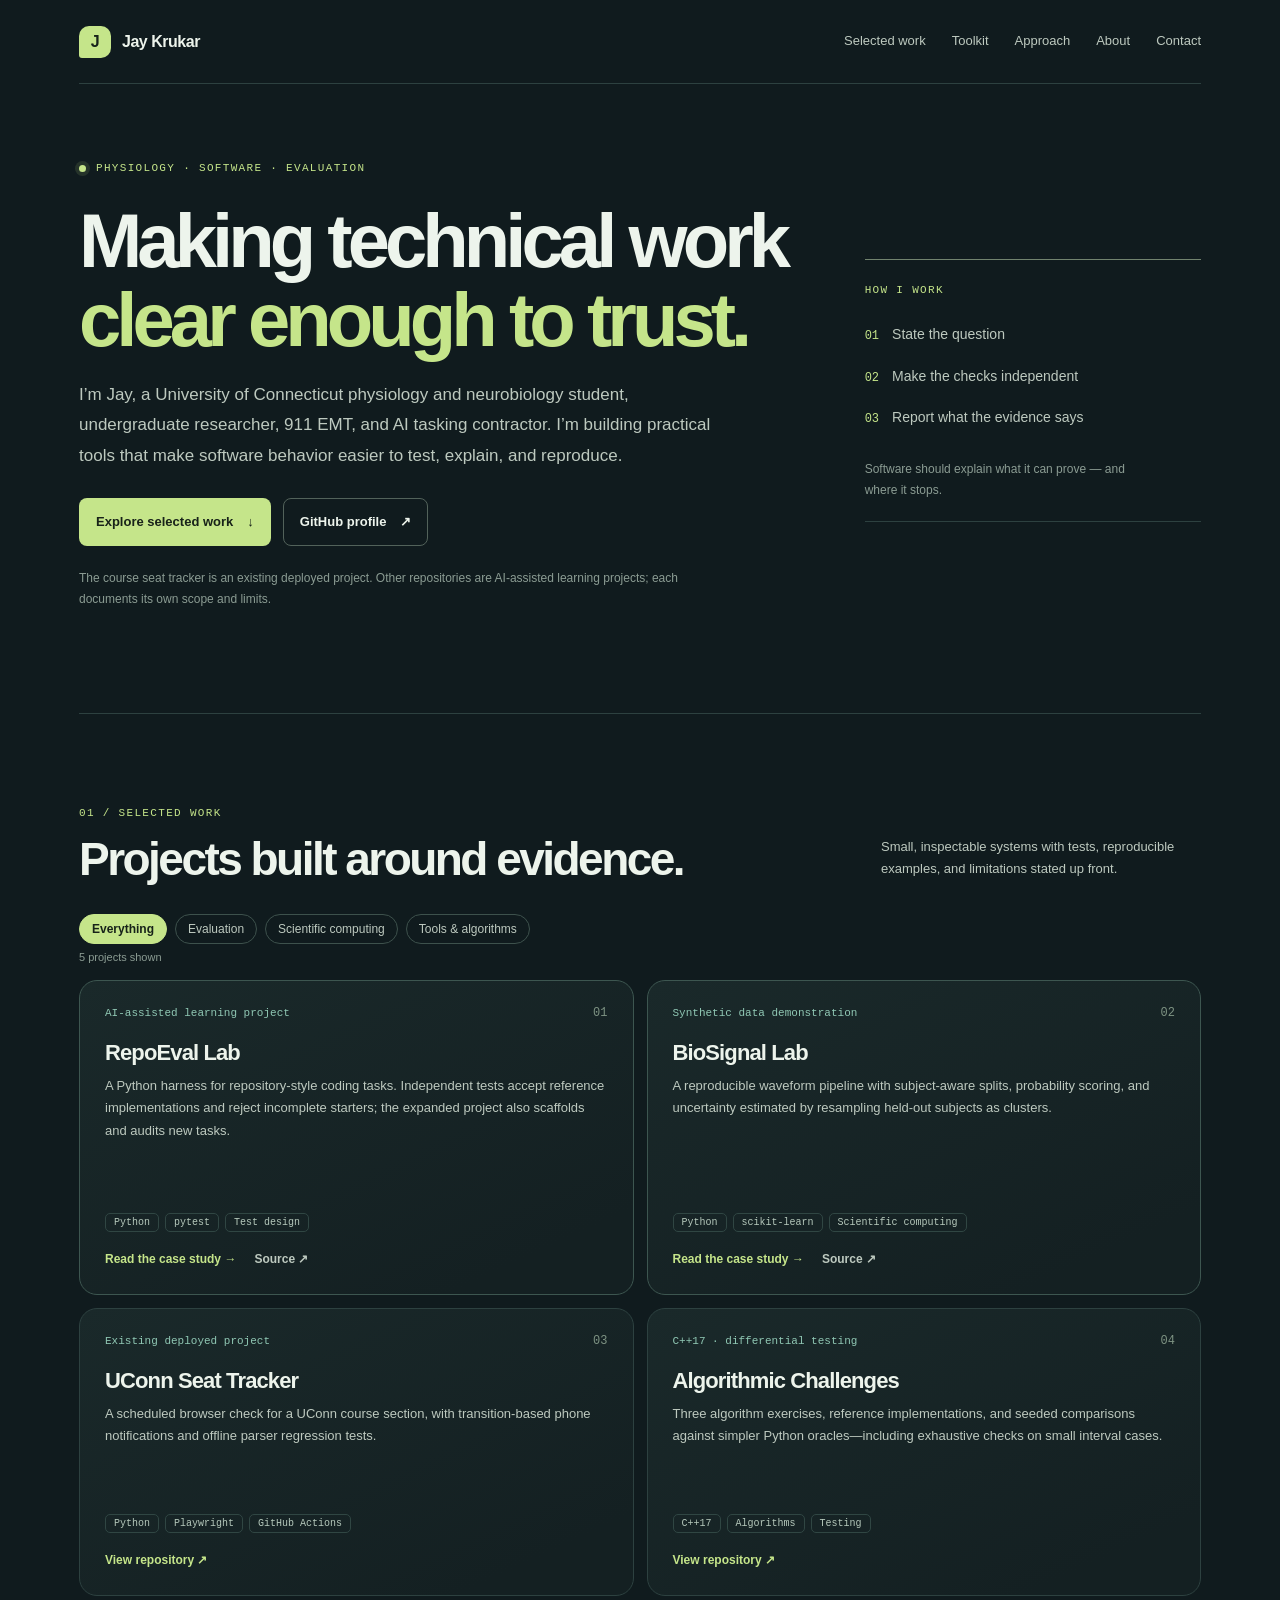
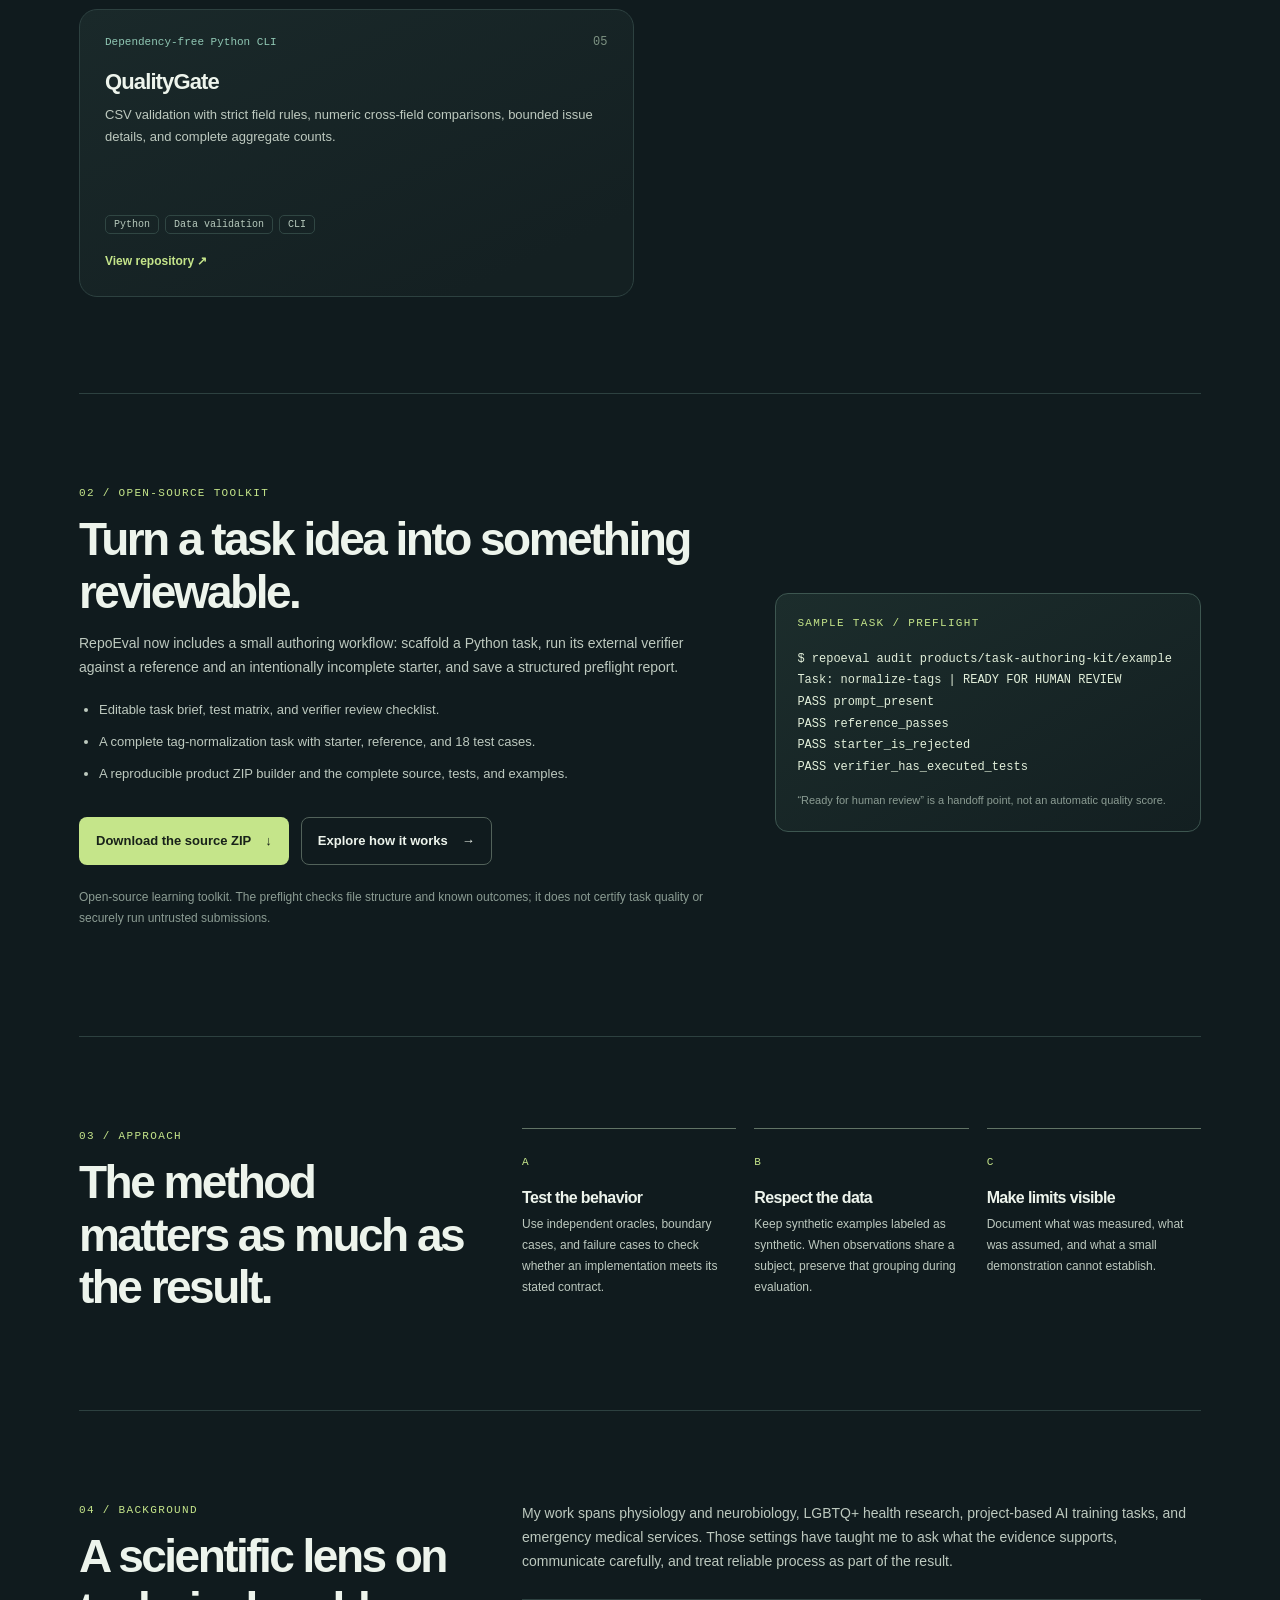
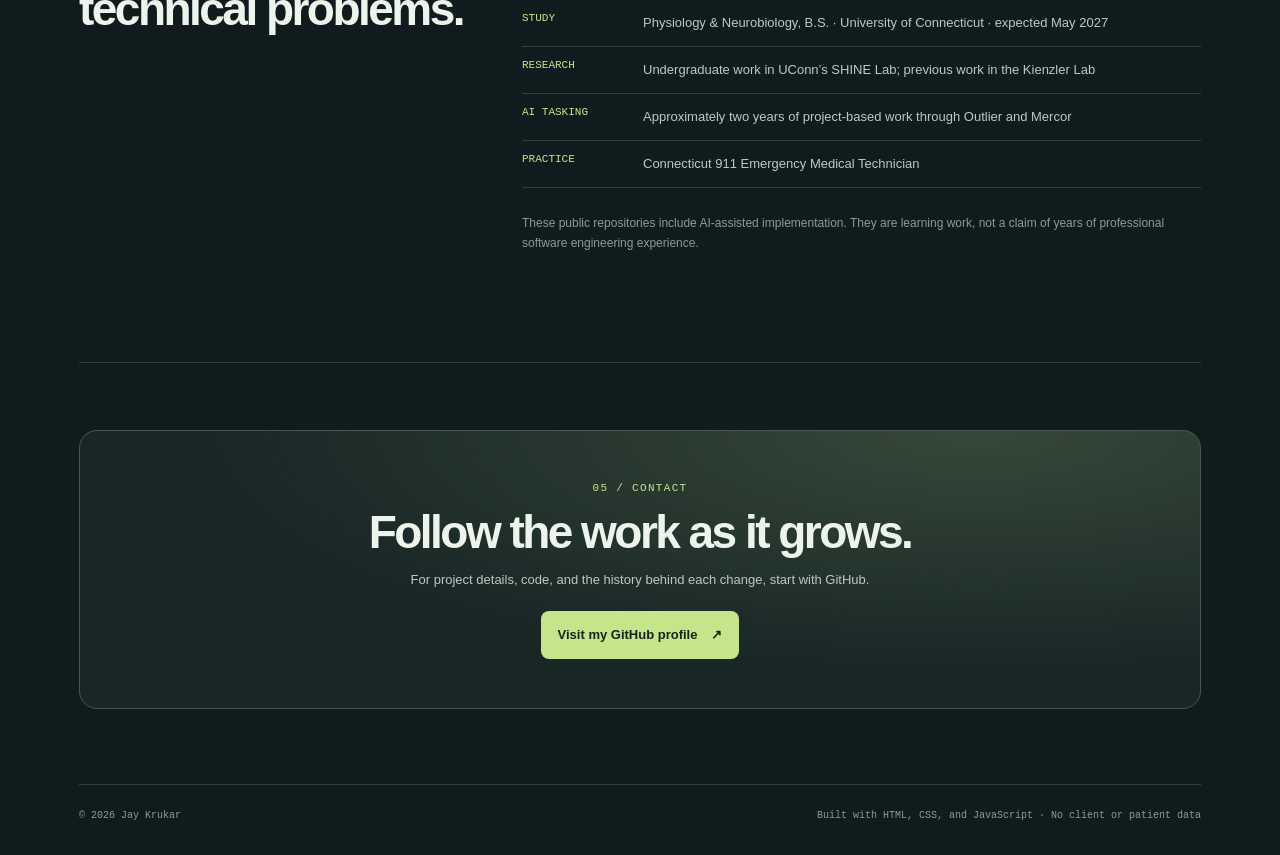
==== commit 7194f01a: "Showcase the coding task authoring kit" ====
--- a/index.html
+++ b/index.html
@@ -22,6 +22,7 @@
       <a class="brand" href="#home" aria-label="Jay Krukar, home"><span class="brand-mark" aria-hidden="true">J</span><span>Jay Krukar</span></a>
       <div class="nav-links">
         <a href="#work">Selected work</a>
+        <a href="#toolkit">Toolkit</a>
         <a href="#approach">Approach</a>
         <a href="#about">About</a>
         <a href="#contact">Contact</a>
@@ -67,7 +68,7 @@
           <article class="project-card featured" data-tags="evaluation tools">
             <div class="card-top"><span class="pill">AI-assisted learning project</span><span class="card-index">01</span></div>
             <h3>RepoEval Lab</h3>
-            <p>A Python harness for repository-style coding tasks. Independent tests reject a deliberately incomplete starter and accept a reference implementation; a second task exercises HTTP retry timing.</p>
+            <p>A Python harness for repository-style coding tasks. Independent tests accept reference implementations and reject incomplete starters; the expanded project also scaffolds and audits new tasks.</p>
             <div class="tags"><span>Python</span><span>pytest</span><span>Test design</span></div>
             <div class="card-links"><a class="repo-link" href="case-study-repoeval.html">Read the case study <span aria-hidden="true">→</span></a><a class="text-link" href="https://github.com/jaykrukar/repoeval-lab">Source <span aria-hidden="true">↗</span></a></div>
           </article>
@@ -102,8 +103,36 @@
         </div>
       </section>
 
+      <section id="toolkit" class="section toolkit-section" aria-labelledby="toolkit-title">
+        <div class="toolkit-copy">
+          <p class="overline">02 / Open-source toolkit</p>
+          <h2 id="toolkit-title">Turn a task idea into something reviewable.</h2>
+          <p>RepoEval now includes a small authoring workflow: scaffold a Python task, run its external verifier against a reference and an intentionally incomplete starter, and save a structured preflight report.</p>
+          <ul class="toolkit-list">
+            <li>Editable task brief, test matrix, and verifier review checklist.</li>
+            <li>A complete tag-normalization task with starter, reference, and 18 test cases.</li>
+            <li>A reproducible product ZIP builder and the complete source, tests, and examples.</li>
+          </ul>
+          <div class="cta-group">
+            <a class="button primary" href="https://github.com/jaykrukar/repoeval-lab/archive/refs/heads/main.zip">Download the source ZIP <span aria-hidden="true">↓</span></a>
+            <a class="button secondary" href="task-authoring-kit.html">Explore how it works <span aria-hidden="true">→</span></a>
+          </div>
+          <p class="provenance-note">Open-source learning toolkit. The preflight checks file structure and known outcomes; it does not certify task quality or securely run untrusted submissions.</p>
+        </div>
+        <aside class="toolkit-terminal" aria-label="Example task preflight summary">
+          <p class="mono-label">SAMPLE TASK / PREFLIGHT</p>
+          <pre><code>$ repoeval audit products/task-authoring-kit/example
+Task: normalize-tags | READY FOR HUMAN REVIEW
+PASS prompt_present
+PASS reference_passes
+PASS starter_is_rejected
+PASS verifier_has_executed_tests</code></pre>
+          <p>“Ready for human review” is a handoff point, not an automatic quality score.</p>
+        </aside>
+      </section>
+
       <section id="approach" class="section approach-section" aria-labelledby="approach-title">
-        <div><p class="overline">02 / Approach</p><h2 id="approach-title">The method matters as much as the result.</h2></div>
+        <div><p class="overline">03 / Approach</p><h2 id="approach-title">The method matters as much as the result.</h2></div>
         <div class="approach-grid">
           <article><span class="approach-number">A</span><h3>Test the behavior</h3><p>Use independent oracles, boundary cases, and failure cases to check whether an implementation meets its stated contract.</p></article>
           <article><span class="approach-number">B</span><h3>Respect the data</h3><p>Keep synthetic examples labeled as synthetic. When observations share a subject, preserve that grouping during evaluation.</p></article>
@@ -112,7 +141,7 @@
       </section>
 
       <section id="about" class="section about-section" aria-labelledby="about-title">
-        <div><p class="overline">03 / Background</p><h2 id="about-title">A scientific lens on technical problems.</h2></div>
+        <div><p class="overline">04 / Background</p><h2 id="about-title">A scientific lens on technical problems.</h2></div>
         <div class="about-copy">
           <p>My work spans physiology and neurobiology, LGBTQ+ health research, project-based AI training tasks, and emergency medical services. Those settings have taught me to ask what the evidence supports, communicate carefully, and treat reliable process as part of the result.</p>
           <dl class="facts">
@@ -126,7 +155,7 @@
       </section>
 
       <section id="contact" class="contact-section" aria-labelledby="contact-title">
-        <p class="overline">04 / Contact</p><h2 id="contact-title">Follow the work as it grows.</h2>
+        <p class="overline">05 / Contact</p><h2 id="contact-title">Follow the work as it grows.</h2>
         <p>For project details, code, and the history behind each change, start with GitHub.</p>
         <a class="button primary" href="https://github.com/jaykrukar">Visit my GitHub profile <span aria-hidden="true">↗</span></a>
       </section>
--- a/styles.css
+++ b/styles.css
@@ -70,6 +70,13 @@
 .card-index { color: #7e9383; font: 12px var(--mono); }
 h3 { margin: 19px 0 8px; font-size: 22px; line-height: 1.25; letter-spacing: -.04em; font-weight: 650; }
 .project-card p { max-width: 510px; margin: 0 0 18px; color: var(--muted); font-size: 13px; line-height: 1.75; }
+.toolkit-section { display: grid; grid-template-columns: minmax(0,1.2fr) minmax(280px,.8fr); align-items: center; gap: 58px; }
+.toolkit-copy > p:not(.overline):not(.provenance-note) { max-width: 670px; color: var(--muted); font-size: 14px; }
+.toolkit-list { padding-left: 20px; color: var(--muted); font-size: 13px; }
+.toolkit-list li { padding: 5px 0; }
+.toolkit-terminal { padding: 21px; border: 1px solid #3d5650; border-radius: 13px; background: linear-gradient(150deg, #1c2d2c, #131f21); }
+.toolkit-terminal pre { overflow-x: auto; margin: 17px 0 13px; color: #e2efda; font: 12px/1.8 var(--mono); }
+.toolkit-terminal p:last-child { margin: 0; color: var(--soft); font-size: 11px; }
 .tags { display: flex; flex-wrap: wrap; gap: 6px; margin-top: auto; margin-bottom: 17px; }
 .tags span { padding: 3px 8px; border: 1px solid #304643; border-radius: 5px; color: #b6c9bc; font: 10px var(--mono); }
 .card-links { display: flex; flex-wrap: wrap; gap: 18px; align-items: center; }
@@ -103,7 +110,7 @@
   .section { padding: 69px 0 72px; }
   .section-heading { display: block; }
   .small-intro { margin-top: 13px; }
-  .approach-section, .about-section { grid-template-columns: 1fr; gap: 24px; }
+  .approach-section, .about-section, .toolkit-section { grid-template-columns: 1fr; gap: 24px; }
 }
 @media (max-width: 560px) {
   .shell { padding: 0 17px; }
